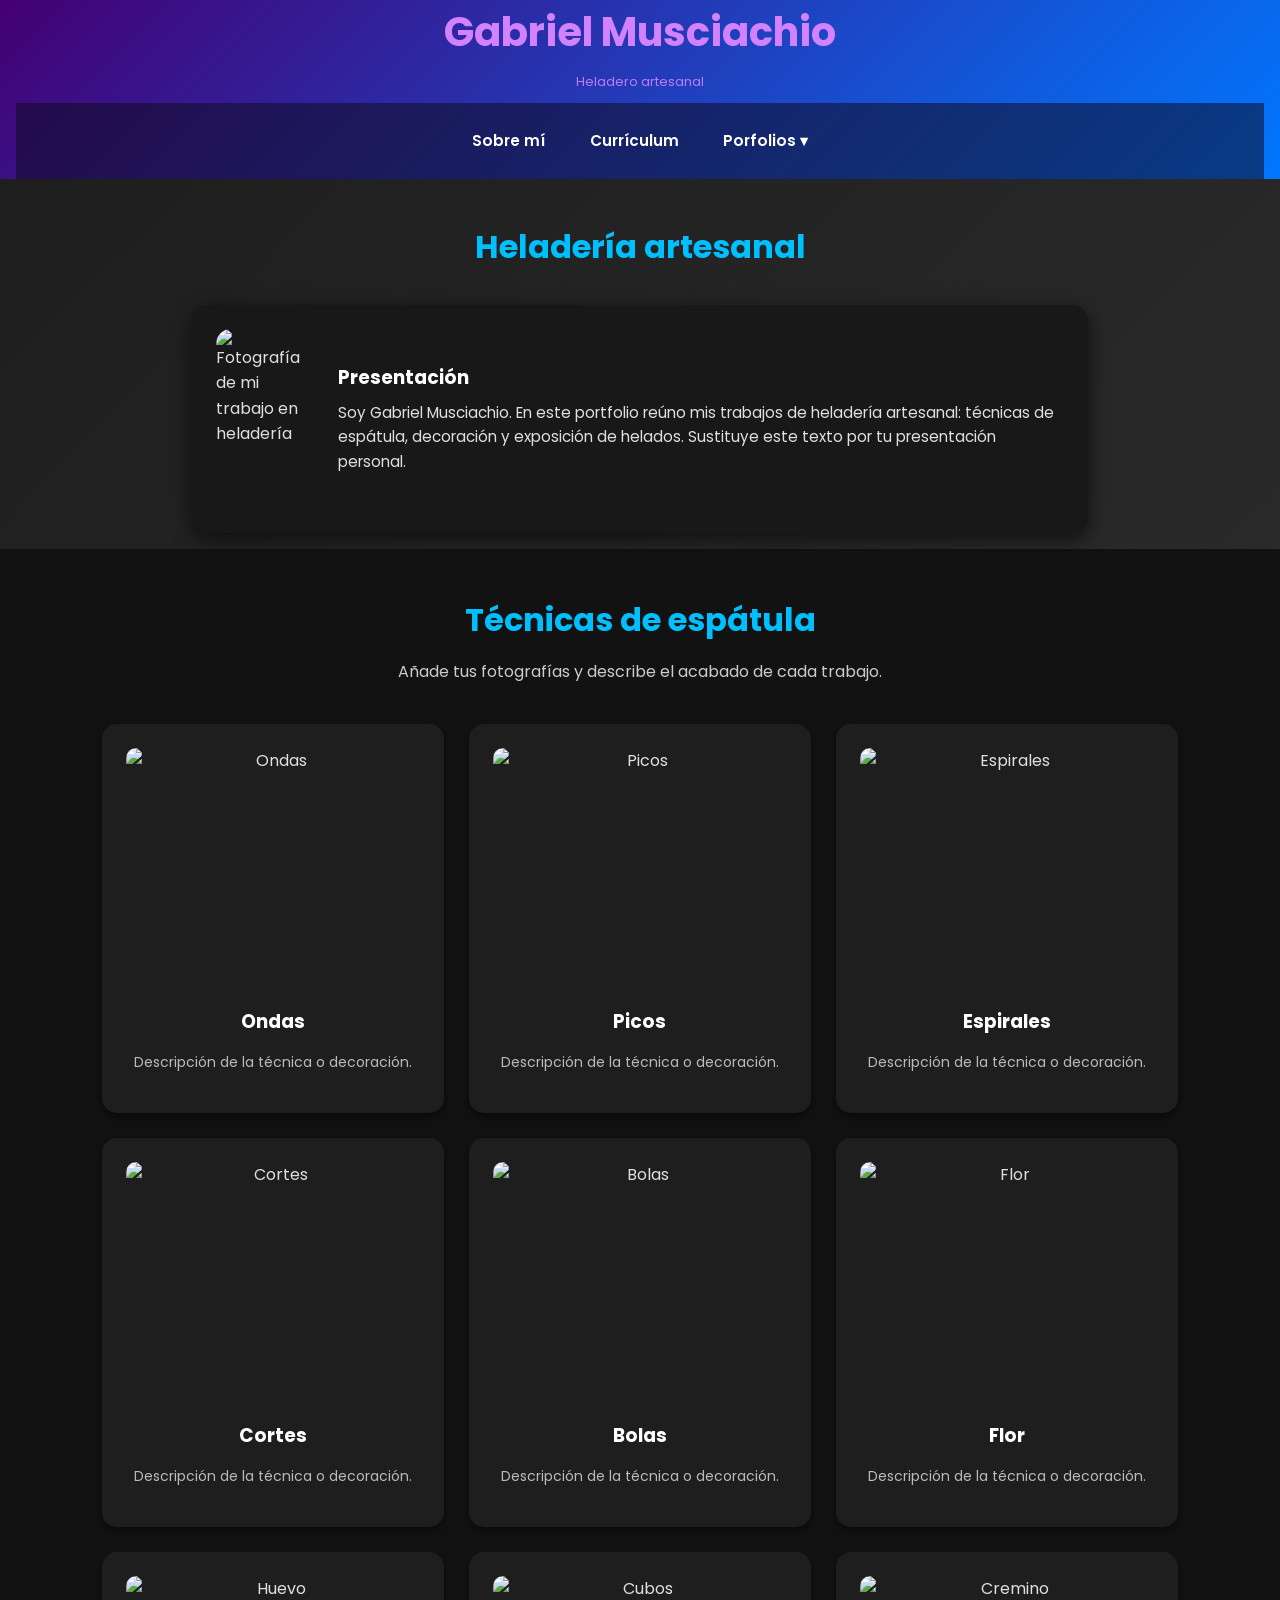
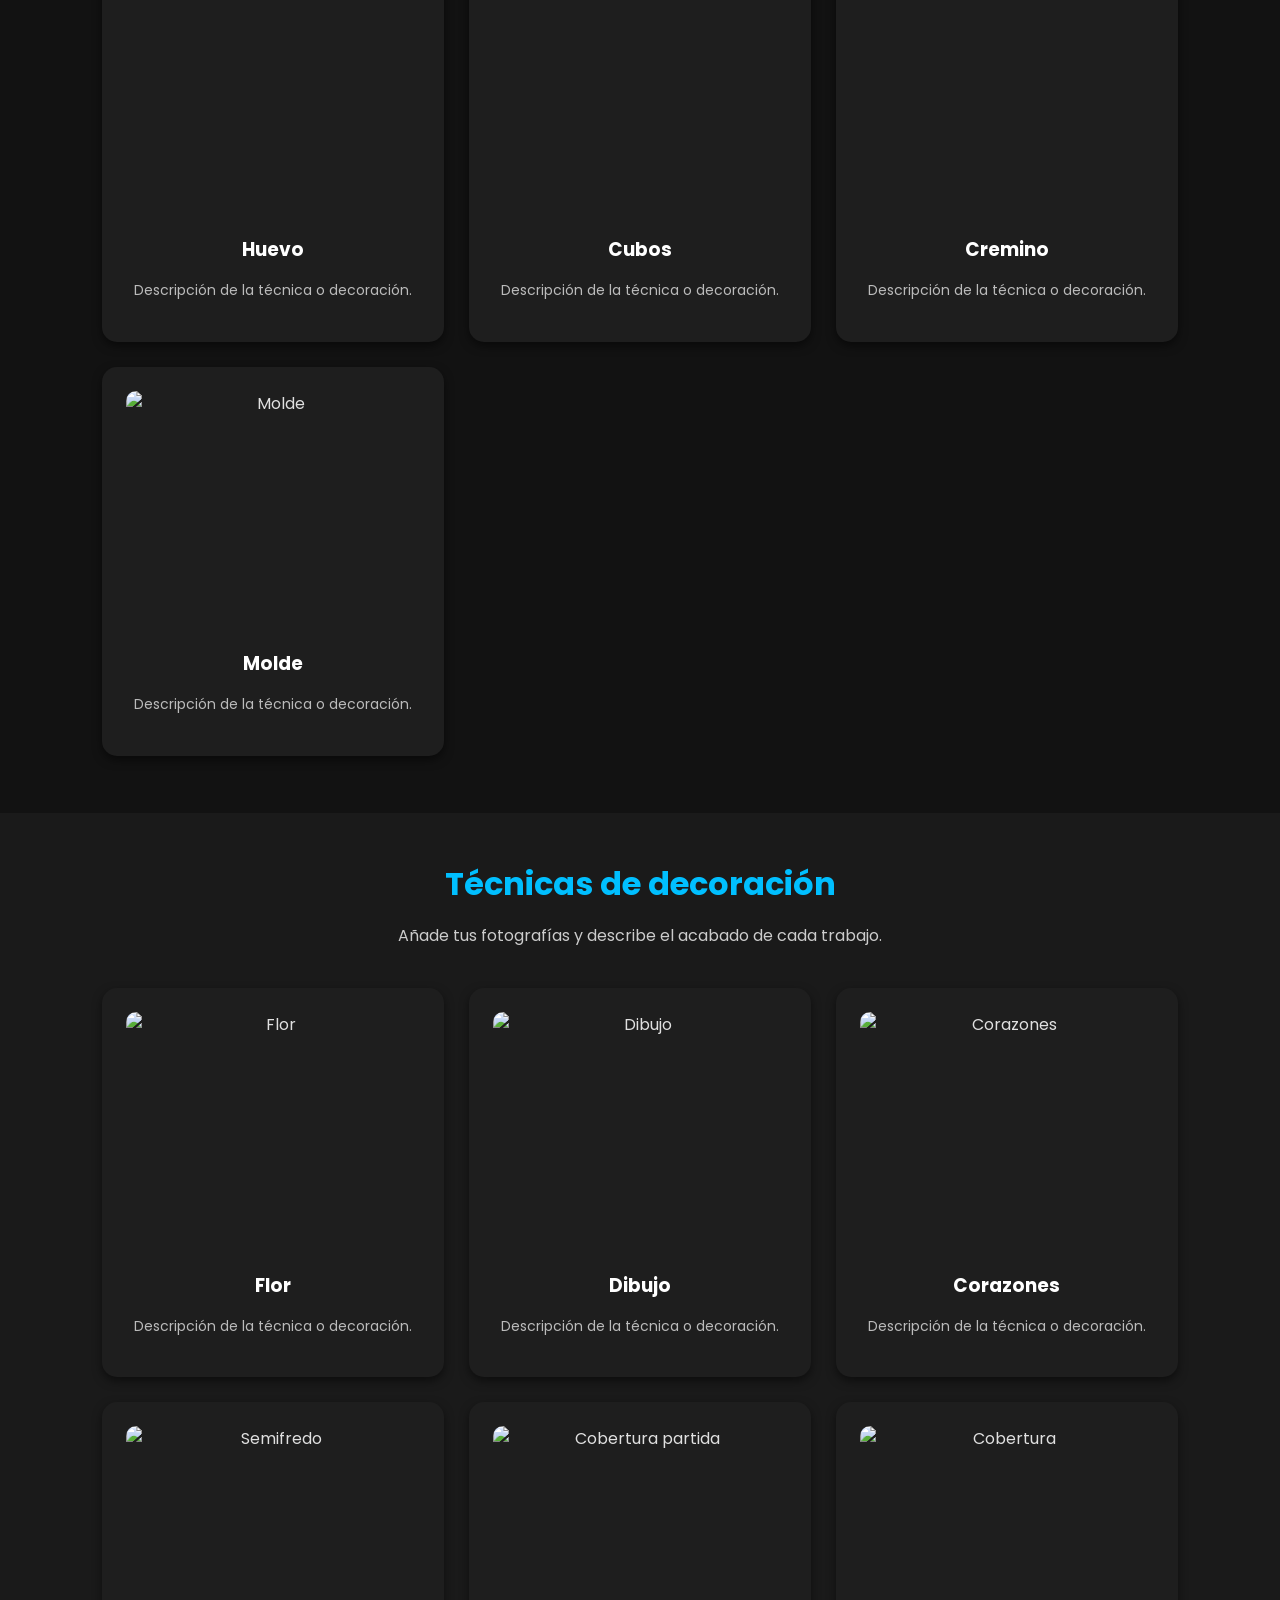
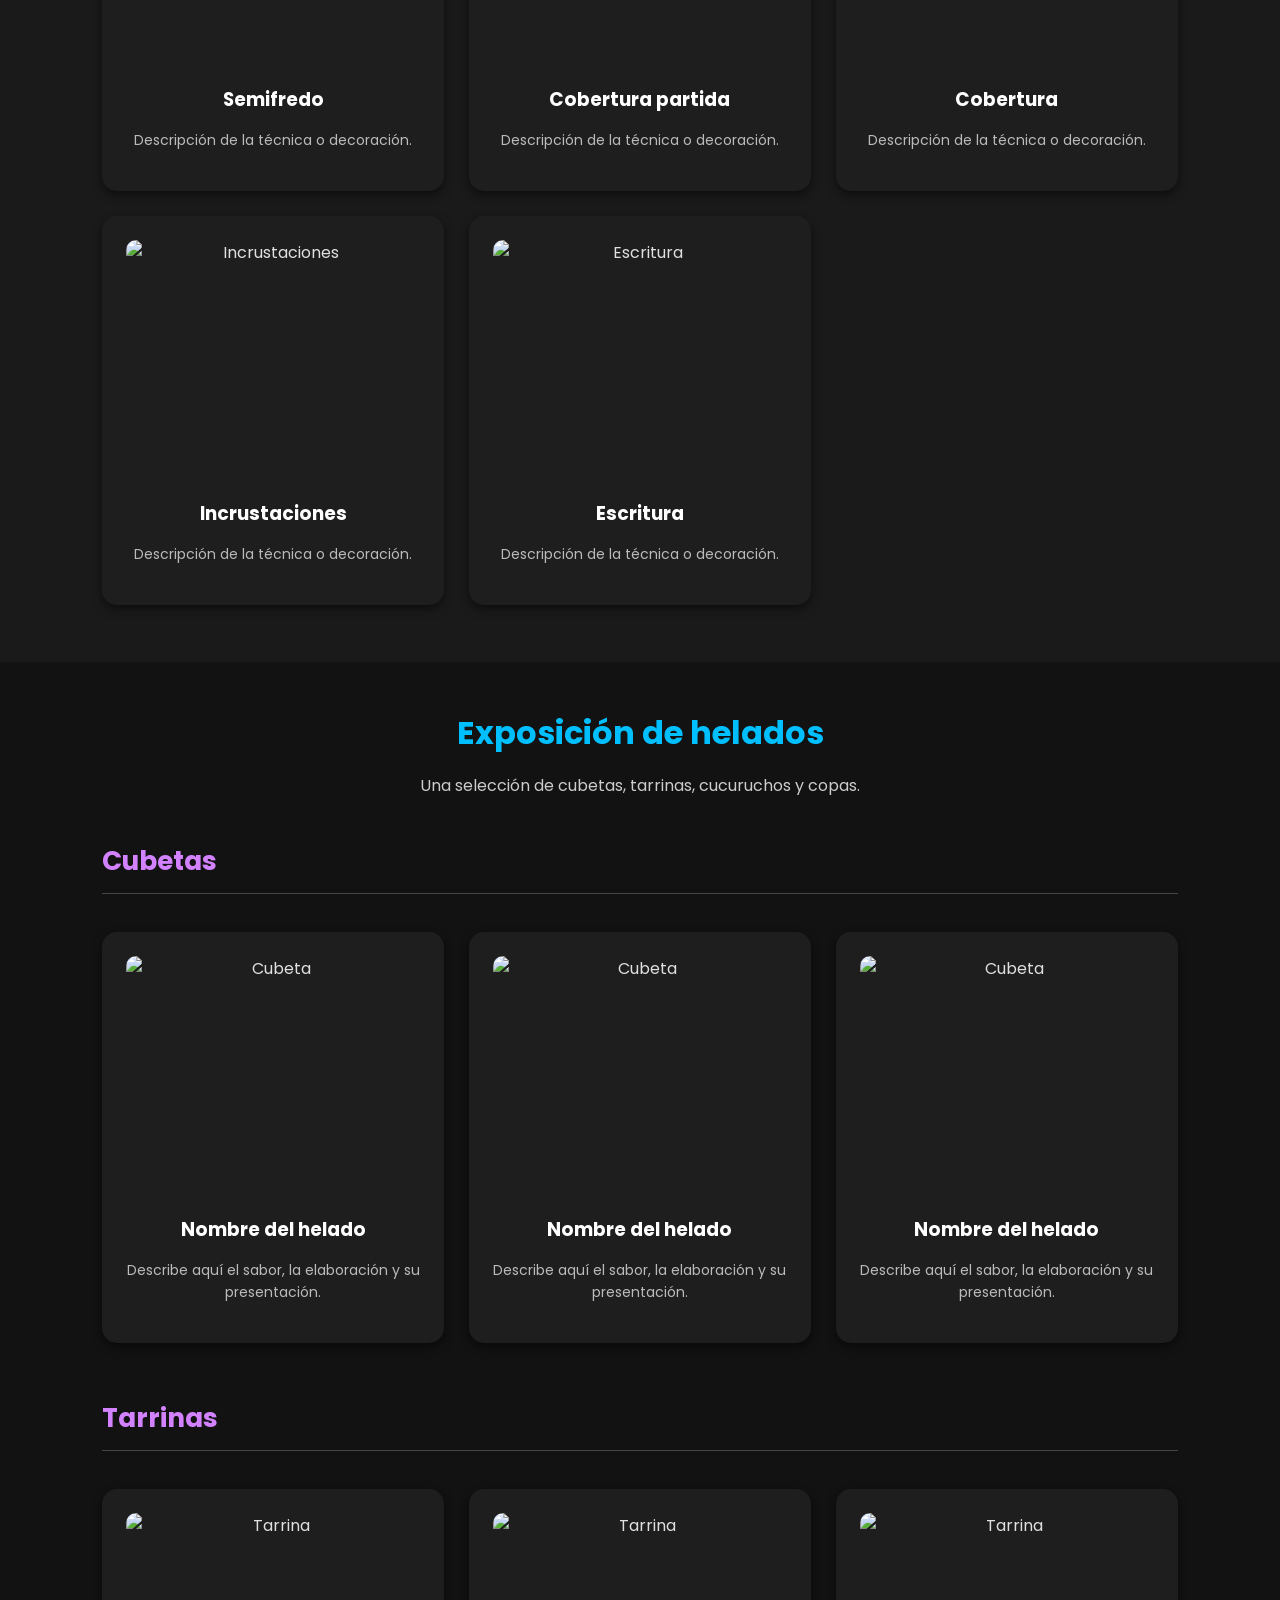
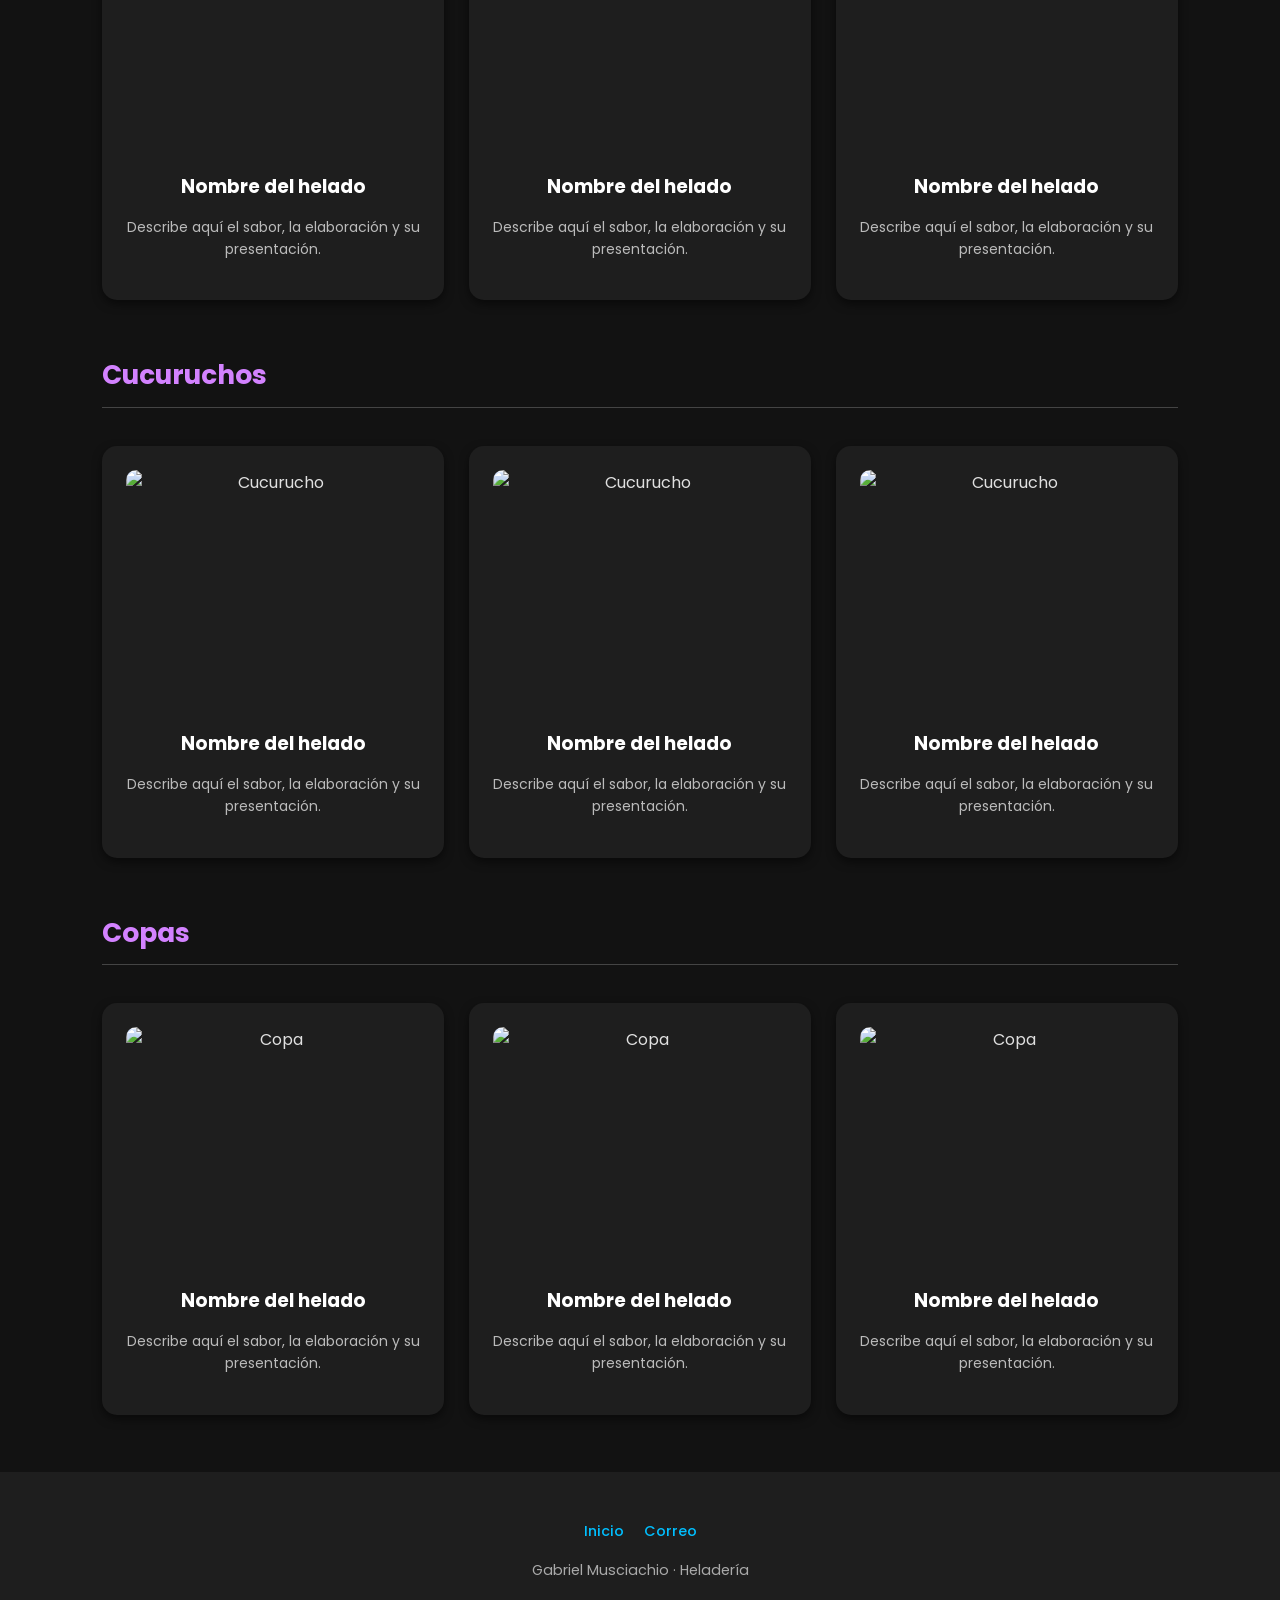
==== Heladero.html @ d004f1fe "Add files via upload" ====
<!doctype html>
<html lang="es">
<head>
<meta charset="utf-8">
<meta name="viewport" content="width=device-width, initial-scale=1">
<title>Gabriel Musciachio | Heladería</title>
<link href="https://fonts.googleapis.com/css2?family=Poppins:wght@400;600&display=swap" rel="stylesheet">
<link rel="stylesheet" href="style.css">
<link rel="stylesheet" href="EstiloHeladeria.css">
</head>
<body>
<header><div class="header-nombre"><h1>Gabriel Musciachio</h1><h2>Heladero artesanal</h2></div><nav class="main-nav" aria-label="Navegación principal"><a href="AbautMe.html">Sobre mí</a><a href="Curriculum.html">Currículum</a><details class="portfolio-menu"><summary>Porfolios ▾</summary><div class="portfolio-options"><a href="Asador.html">Asador</a><a href="Programador.html">Programador</a><a href="Heladero.html">Heladero</a></div></details></nav></header>
<main>
<!-- PRESENTACIÓN -->
<section class="sobremi" id="presentacion"><h2>Heladería artesanal</h2><div class="sobremi-container"><div class="sobremi-card"><img src="Imagenes/Heladeria/Perfil.jpg" alt="Fotografía de mi trabajo en heladería"><div><h3>Presentación</h3><p>Soy Gabriel Musciachio. En este portfolio reúno mis trabajos de heladería artesanal: técnicas de espátula, decoración y exposición de helados. Sustituye este texto por tu presentación personal.</p></div></div></div></section>
<!-- TÉCNICAS DE ESPÁTULA -->
<section class="heladeria-seccion" id="tecnicas"><h2>Técnicas de espátula</h2><p class="seccion-descripcion">Añade tus fotografías y describe el acabado de cada trabajo.</p><div class="projects heladeria-grid">
<article class="card"><img src="Imagenes/Heladeria/Tecnicas/Ondas.jpg" alt="Ondas" loading="lazy"><h3>Ondas</h3><p>Descripción de la técnica o decoración.</p></article>
<article class="card"><img src="Imagenes/Heladeria/Tecnicas/Picos.jpg" alt="Picos" loading="lazy"><h3>Picos</h3><p>Descripción de la técnica o decoración.</p></article>
<article class="card"><img src="Imagenes/Heladeria/Tecnicas/Espirales.jpg" alt="Espirales" loading="lazy"><h3>Espirales</h3><p>Descripción de la técnica o decoración.</p></article>
<article class="card"><img src="Imagenes/Heladeria/Tecnicas/Cortes.jpg" alt="Cortes" loading="lazy"><h3>Cortes</h3><p>Descripción de la técnica o decoración.</p></article>
<article class="card"><img src="Imagenes/Heladeria/Tecnicas/Bolas.jpg" alt="Bolas" loading="lazy"><h3>Bolas</h3><p>Descripción de la técnica o decoración.</p></article>
<article class="card"><img src="Imagenes/Heladeria/Tecnicas/Flor.jpg" alt="Flor" loading="lazy"><h3>Flor</h3><p>Descripción de la técnica o decoración.</p></article>
<article class="card"><img src="Imagenes/Heladeria/Tecnicas/Huevo.jpg" alt="Huevo" loading="lazy"><h3>Huevo</h3><p>Descripción de la técnica o decoración.</p></article>
<article class="card"><img src="Imagenes/Heladeria/Tecnicas/Cubos.jpg" alt="Cubos" loading="lazy"><h3>Cubos</h3><p>Descripción de la técnica o decoración.</p></article>
<article class="card"><img src="Imagenes/Heladeria/Tecnicas/Cremino.jpg" alt="Cremino" loading="lazy"><h3>Cremino</h3><p>Descripción de la técnica o decoración.</p></article>
<article class="card"><img src="Imagenes/Heladeria/Tecnicas/Molde.jpg" alt="Molde" loading="lazy"><h3>Molde</h3><p>Descripción de la técnica o decoración.</p></article></div></section>
<!-- TÉCNICAS DE DECORACIÓN -->
<section class="heladeria-seccion" id="decoracion"><h2>Técnicas de decoración</h2><p class="seccion-descripcion">Añade tus fotografías y describe el acabado de cada trabajo.</p><div class="projects heladeria-grid">
<article class="card"><img src="Imagenes/Heladeria/Decoraciones/Flor.jpg" alt="Flor" loading="lazy"><h3>Flor</h3><p>Descripción de la técnica o decoración.</p></article>
<article class="card"><img src="Imagenes/Heladeria/Decoraciones/Dibujo.jpg" alt="Dibujo" loading="lazy"><h3>Dibujo</h3><p>Descripción de la técnica o decoración.</p></article>
<article class="card"><img src="Imagenes/Heladeria/Decoraciones/Corazones.jpg" alt="Corazones" loading="lazy"><h3>Corazones</h3><p>Descripción de la técnica o decoración.</p></article>
<article class="card"><img src="Imagenes/Heladeria/Decoraciones/Semifredo.jpg" alt="Semifredo" loading="lazy"><h3>Semifredo</h3><p>Descripción de la técnica o decoración.</p></article>
<article class="card"><img src="Imagenes/Heladeria/Decoraciones/Coberturapartida.jpg" alt="Cobertura partida" loading="lazy"><h3>Cobertura partida</h3><p>Descripción de la técnica o decoración.</p></article>
<article class="card"><img src="Imagenes/Heladeria/Decoraciones/Cobertura.jpg" alt="Cobertura" loading="lazy"><h3>Cobertura</h3><p>Descripción de la técnica o decoración.</p></article>
<article class="card"><img src="Imagenes/Heladeria/Decoraciones/Incrustaciones.jpg" alt="Incrustaciones" loading="lazy"><h3>Incrustaciones</h3><p>Descripción de la técnica o decoración.</p></article>
<article class="card"><img src="Imagenes/Heladeria/Decoraciones/Escritura.jpg" alt="Escritura" loading="lazy"><h3>Escritura</h3><p>Descripción de la técnica o decoración.</p></article></div></section>
<!-- EXPOSICIÓN: DUPLICA UNA TARJETA PARA AÑADIR MÁS EJEMPLOS -->
<section class="heladeria-seccion" id="exposicion"><h2>Exposición de helados</h2><p class="seccion-descripcion">Una selección de cubetas, tarrinas, cucuruchos y copas.</p>
<section class="exposicion-categoria" id="cubetas"><h3>Cubetas</h3><div class="projects heladeria-grid">
<article class="card"><img src="Imagenes/Heladeria/Exposicion/Cubeta1.jpg" alt="Cubeta" loading="lazy"><h3>Nombre del helado</h3><p>Describe aquí el sabor, la elaboración y su presentación.</p></article>
<article class="card"><img src="Imagenes/Heladeria/Exposicion/Cubeta2.jpg" alt="Cubeta" loading="lazy"><h3>Nombre del helado</h3><p>Describe aquí el sabor, la elaboración y su presentación.</p></article>
<article class="card"><img src="Imagenes/Heladeria/Exposicion/Cubeta3.jpg" alt="Cubeta" loading="lazy"><h3>Nombre del helado</h3><p>Describe aquí el sabor, la elaboración y su presentación.</p></article></div></section>
<section class="exposicion-categoria" id="tarrinas"><h3>Tarrinas</h3><div class="projects heladeria-grid">
<article class="card"><img src="Imagenes/Heladeria/Exposicion/Tarrina1.jpg" alt="Tarrina" loading="lazy"><h3>Nombre del helado</h3><p>Describe aquí el sabor, la elaboración y su presentación.</p></article>
<article class="card"><img src="Imagenes/Heladeria/Exposicion/Tarrina2.jpg" alt="Tarrina" loading="lazy"><h3>Nombre del helado</h3><p>Describe aquí el sabor, la elaboración y su presentación.</p></article>
<article class="card"><img src="Imagenes/Heladeria/Exposicion/Tarrina3.jpg" alt="Tarrina" loading="lazy"><h3>Nombre del helado</h3><p>Describe aquí el sabor, la elaboración y su presentación.</p></article></div></section>
<section class="exposicion-categoria" id="cucuruchos"><h3>Cucuruchos</h3><div class="projects heladeria-grid">
<article class="card"><img src="Imagenes/Heladeria/Exposicion/Cucurucho1.jpg" alt="Cucurucho" loading="lazy"><h3>Nombre del helado</h3><p>Describe aquí el sabor, la elaboración y su presentación.</p></article>
<article class="card"><img src="Imagenes/Heladeria/Exposicion/Cucurucho2.jpg" alt="Cucurucho" loading="lazy"><h3>Nombre del helado</h3><p>Describe aquí el sabor, la elaboración y su presentación.</p></article>
<article class="card"><img src="Imagenes/Heladeria/Exposicion/Cucurucho3.jpg" alt="Cucurucho" loading="lazy"><h3>Nombre del helado</h3><p>Describe aquí el sabor, la elaboración y su presentación.</p></article></div></section>
<section class="exposicion-categoria" id="copas"><h3>Copas</h3><div class="projects heladeria-grid">
<article class="card"><img src="Imagenes/Heladeria/Exposicion/Copa1.jpg" alt="Copa" loading="lazy"><h3>Nombre del helado</h3><p>Describe aquí el sabor, la elaboración y su presentación.</p></article>
<article class="card"><img src="Imagenes/Heladeria/Exposicion/Copa2.jpg" alt="Copa" loading="lazy"><h3>Nombre del helado</h3><p>Describe aquí el sabor, la elaboración y su presentación.</p></article>
<article class="card"><img src="Imagenes/Heladeria/Exposicion/Copa3.jpg" alt="Copa" loading="lazy"><h3>Nombre del helado</h3><p>Describe aquí el sabor, la elaboración y su presentación.</p></article></div></section>
</section>
</main>
<footer><div class="socials"><a href="index.html">Inicio</a><a href="mailto:gabrielmus13@gmail.com">Correo</a></div>Gabriel Musciachio · Heladería</footer>
</body>
</html>
---- style.css ----
body {
            margin: 0;
            font-family: 'Poppins', sans-serif;
            background: #121212;
            color: #e0e0e0;
            line-height: 1.6;
        }
        /* ===== HEADER ===== */
        header {
            text-align: center;
            padding: 0rem 1rem 3rem;
            background: linear-gradient(135deg, #440073, #0077ff);
            color: #d382ff;
            position: sticky;
            top: 0;
            z-index: 10;
        }
        header h1 {
            font-size: 2.5rem;
            margin: 0;
        }
        header h2 {
            font-size: 0.8rem;
            font-weight: 400;
            margin-top: 0.5rem;
            opacity: 0.9;
        }
        header p {
            max-width: 600px;
            margin: 1rem auto;
            font-size: 1rem;
        }
        
        /* ===== NAV ===== */
        nav {
            text-align: center;
            padding: 1rem;
            background: #1e1e1e;
        }
        nav a {
            margin: 0 15px;
            color: #00bfff;
            text-decoration: none;
            font-weight: 500;
            transition: color 0.3s;
        }
        nav a:hover {
            color: #ffffff;
        }
        /* ===== PROLLECTOS ===== */
        .projects {
            display: grid;
            grid-template-columns: repeat(2, 1fr);
            gap: 2rem;
            padding: 3rem 15%;
        }
        .card {
            background: #1e1e1e;
            border-radius: 15px;
            padding: 1.5rem;
            box-shadow: 0 4px 10px rgba(0,0,0,0.5);
            transition: transform 0.3s, box-shadow 0.3s;
            text-align: center;
        }
        .card:hover {
            transform: translateY(-5px);
            box-shadow: 0 6px 15px rgba(0,0,0,0.7);
        }
        .card img {
            width: 100%;
            border-radius: 10px;
            margin-bottom: 1rem;
            transition: transform 0.3s;
        }
        .card img:hover {
            transform: scale(1.03);
        }
        .card h3 {
            margin-bottom: 0.5rem;
            color: #fff;
        }
        .card p {
            font-size: 14px;
            margin-bottom: 1rem;
        }
        .card a {
            display: inline-block;
            color: #00bfff;
            font-weight: 500;
            text-decoration: none;
            border: 1px solid #00bfff;
            padding: 6px 12px;
            border-radius: 8px;
            transition: all 0.3s;
        }
        .card a:hover {
            background: #00bfff;
            color: #121212;
        }
        
        /* ===== PIE ===== */
        footer {
            text-align: center;
            padding: 2rem;
            background: #1e1e1e;
            color: #aaa;
            font-size: 0.9rem;
        }
        .socials {
			text-align: center;
            margin: 1rem 0;
        }
        .socials a {
            margin: 0 10px;
            color: #00bfff;
            font-weight: 500;
            text-decoration: none;
            transition: color 0.3s;
        }
        .socials a:hover {
            color: #fff;
        }
        /* ===== PROXIMOS PROLLECTOS ===== */
        .proxproj {
            background: linear-gradient(135deg, #1e1e1e, #2a2a2a);
            padding: 1rem 0rem 2rem;
            text-align: center;
            color: #e0e0e0;
        }

        .proxproj h2 {
            font-size: 2rem;
            margin-bottom: 1.5rem;
            color: #00bfff;
        }

        .proxproj-card {
            max-width: 700px;
            margin: auto;
            background: #181818;
            border-radius: 15px;
            padding: 2rem 0rem 2rem;
            box-shadow: 0 6px 20px rgba(0,0,0,0.6);
            transition: transform 0.3s, box-shadow 0.3s;
        }

        .proxproj-card:hover {
            transform: translateY(-5px);
            box-shadow: 0 8px 25px rgba(0,0,0,0.8);
        }

        .proxproj-card p {
            font-size: 1rem;
            line-height: 1.7;
        }

        /* ===== SOBRE MI ===== */
        .sobremi {
            background: linear-gradient(135deg, #1e1e1e, #2a2a2a);
            padding: 1rem 15% 1rem;
            color: #e0e0e0;
        }
        .sobremi h2 {
            font-size: 2rem;
            margin-bottom: 2rem;
            color: #00bfff;
            text-align: center;
        }
        .sobremi-container {
            display: flex;
            flex-direction: column;
            gap: 2rem;
        }
        .sobremi-card {
            display: flex;
            align-items: center;
            gap: 2rem;
            background: #181818;
            border-radius: 15px;
            padding: 1.5rem;
            box-shadow: 0 6px 20px rgba(0,0,0,0.6);
        }
        .sobremi-card img {
            width: 180px;
            height: 180px;
            object-fit: cover;
            border-radius: 15px;
        }
        .sobremi-card h3 {
            margin: 0 0 0.5rem;
            color: #fff;
        }
        .sobremi-card p {
            margin: 0;
            font-size: 0.95rem;
        }
        /* Invertida */
        .sobremi-card.reverse {
            flex-direction: row-reverse;
        }

/* ===== MENÚ PRINCIPAL ===== */
header { padding-bottom: 0; }
.main-nav {
    display: flex;
    justify-content: center;
    align-items: center;
    flex-wrap: wrap;
    gap: 0.5rem;
    padding: 1rem;
    background: rgba(15, 12, 35, 0.55);
}
.main-nav > a,
.portfolio-menu > summary {
    display: block;
    margin: 0;
    padding: 0.65rem 1.15rem;
    border-radius: 9px;
    color: #fff;
    font: 600 0.95rem 'Poppins', sans-serif;
    text-decoration: none;
    cursor: pointer;
    transition: background 0.2s, color 0.2s;
}
.main-nav > a:hover,
.main-nav > a:focus-visible,
.portfolio-menu > summary:hover,
.portfolio-menu > summary:focus-visible,
.portfolio-menu[open] > summary {
    color: #fff;
    background: rgba(255, 255, 255, 0.16);
}
.portfolio-menu { position: relative; }
.portfolio-menu > summary { list-style: none; }
.portfolio-menu > summary::-webkit-details-marker { display: none; }
.portfolio-options {
    position: absolute;
    top: 100%;
    left: 0;
    z-index: 30;
    min-width: 180px;
    padding: 0.4rem;
    background: #1e1e2e;
    border: 1px solid #52507a;
    border-radius: 10px;
    box-shadow: 0 10px 25px rgba(0, 0, 0, 0.4);
    text-align: left;
}
.portfolio-options a {
    display: block;
    margin: 0;
    padding: 0.7rem 0.85rem;
    border-radius: 7px;
    color: #e0e0e0;
    text-decoration: none;
}
.portfolio-options a:hover,
.portfolio-options a:focus-visible {
    color: #fff;
    background: #5040a0;
}
@media (hover: hover) {
    .portfolio-menu:hover > .portfolio-options { display: block; }
    .portfolio-menu:not([open]):hover > .portfolio-options { display: block; }
    .portfolio-menu:not([open]) > .portfolio-options { display: none; }
}
@media (max-width: 600px) {
    header h1 { font-size: 1.8rem; }
    .main-nav { gap: 0.15rem; padding: 0.65rem; }
    .main-nav > a, .portfolio-menu > summary { padding: 0.55rem 0.65rem; font-size: 0.85rem; }
    .portfolio-options { left: auto; right: 0; }
}
---- EstiloHeladeria.css ----
/* Estilos exclusivos de Heladero.html. Los estilos comunes vienen de style.css */
.heladeria-seccion{padding:45px 8%;text-align:center;scroll-margin-top:120px}
.heladeria-seccion:nth-of-type(odd){background:#1a1a1a}
.heladeria-seccion h2{font-size:2rem;color:#00bfff;margin:0 0 14px}
.seccion-descripcion{max-width:750px;margin:0 auto 28px;color:#ccc}
.projects.heladeria-grid{display:grid;grid-template-columns:repeat(3,minmax(0,1fr));gap:25px;padding:12px 0}
.heladeria-grid .card{min-width:0;overflow:hidden}
.heladeria-grid .card img{width:100%;height:240px;object-fit:cover;display:block}
.heladeria-grid .card p{color:#bbb}
.exposicion-categoria{margin-top:42px;scroll-margin-top:120px}
.exposicion-categoria>h3{font-size:1.65rem;color:#d382ff;text-align:left;padding-bottom:10px;border-bottom:1px solid #444}
@media(max-width:900px){.projects.heladeria-grid{grid-template-columns:repeat(2,minmax(0,1fr))}.heladeria-seccion{padding:32px 5%}}
@media(max-width:600px){.projects.heladeria-grid{grid-template-columns:1fr}.heladeria-grid .card img{height:220px}.sobremi-card{flex-direction:column;text-align:center}.exposicion-categoria>h3{text-align:center}}
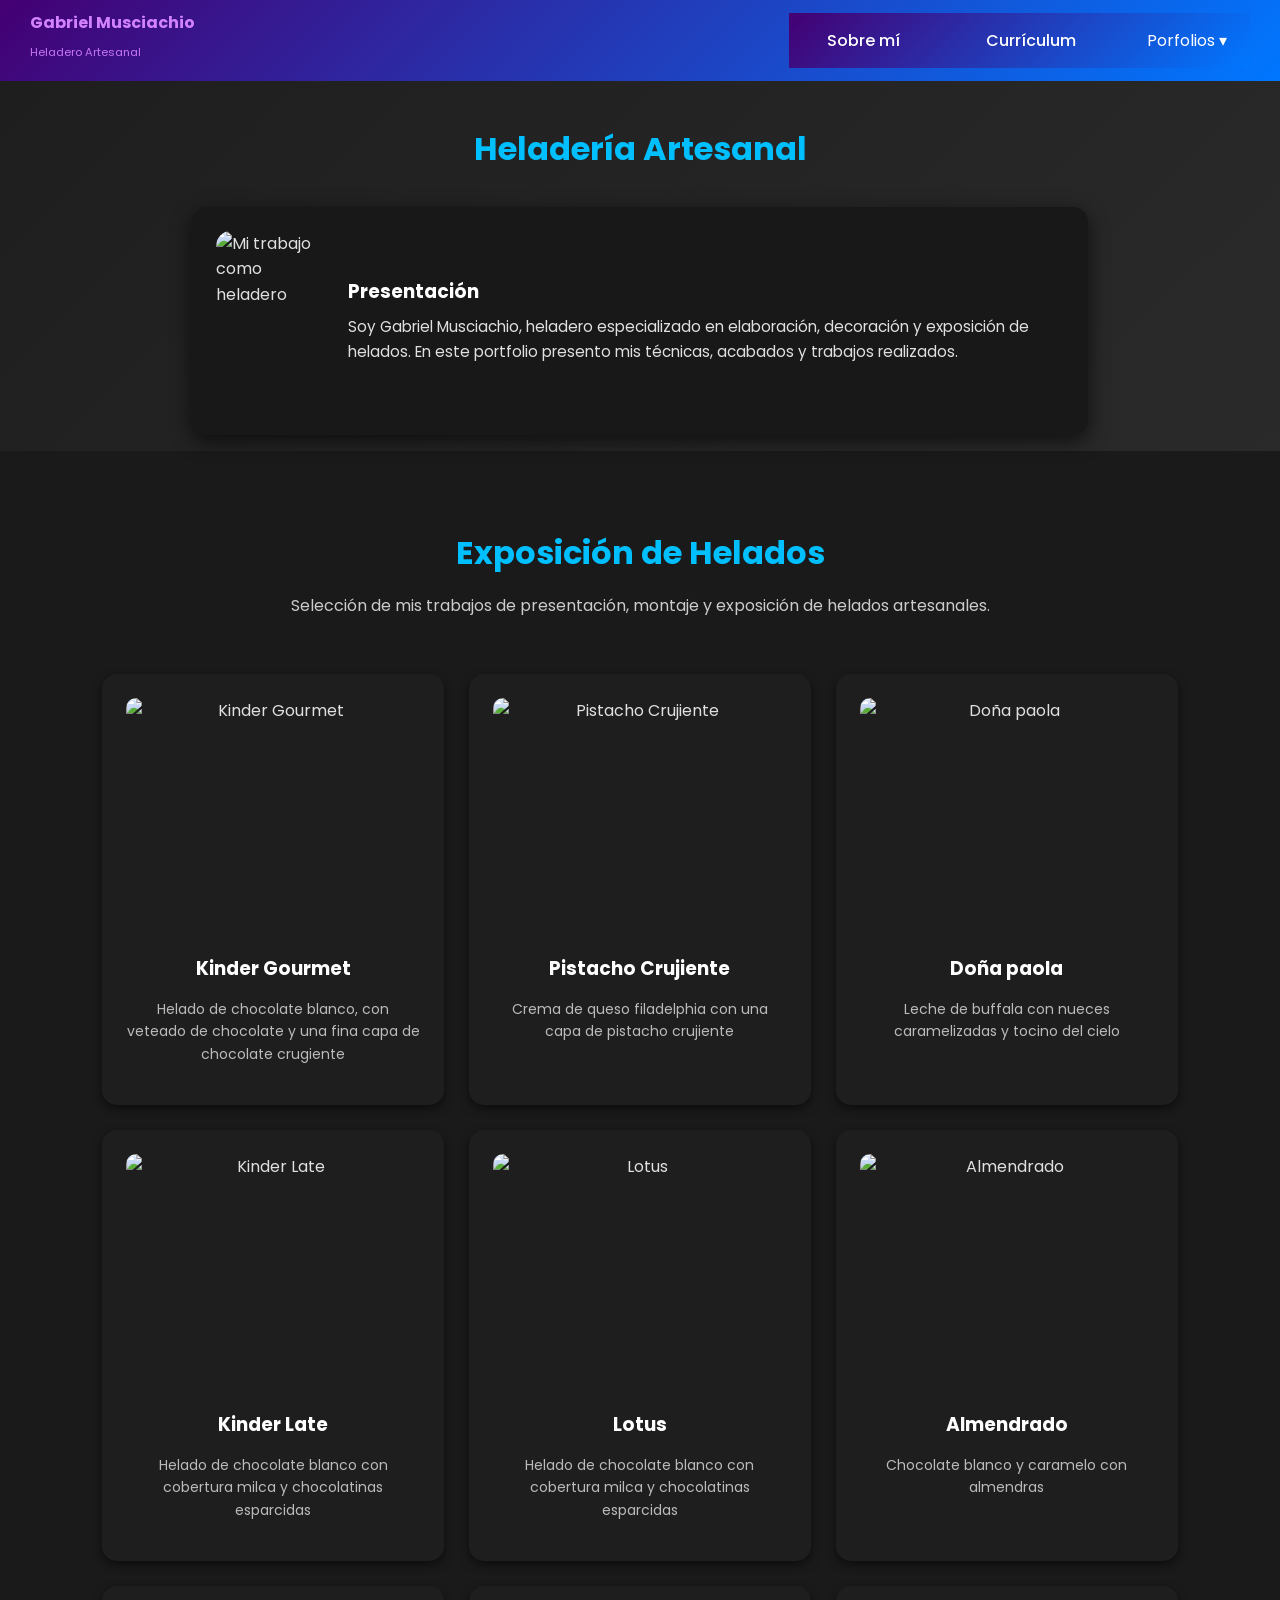
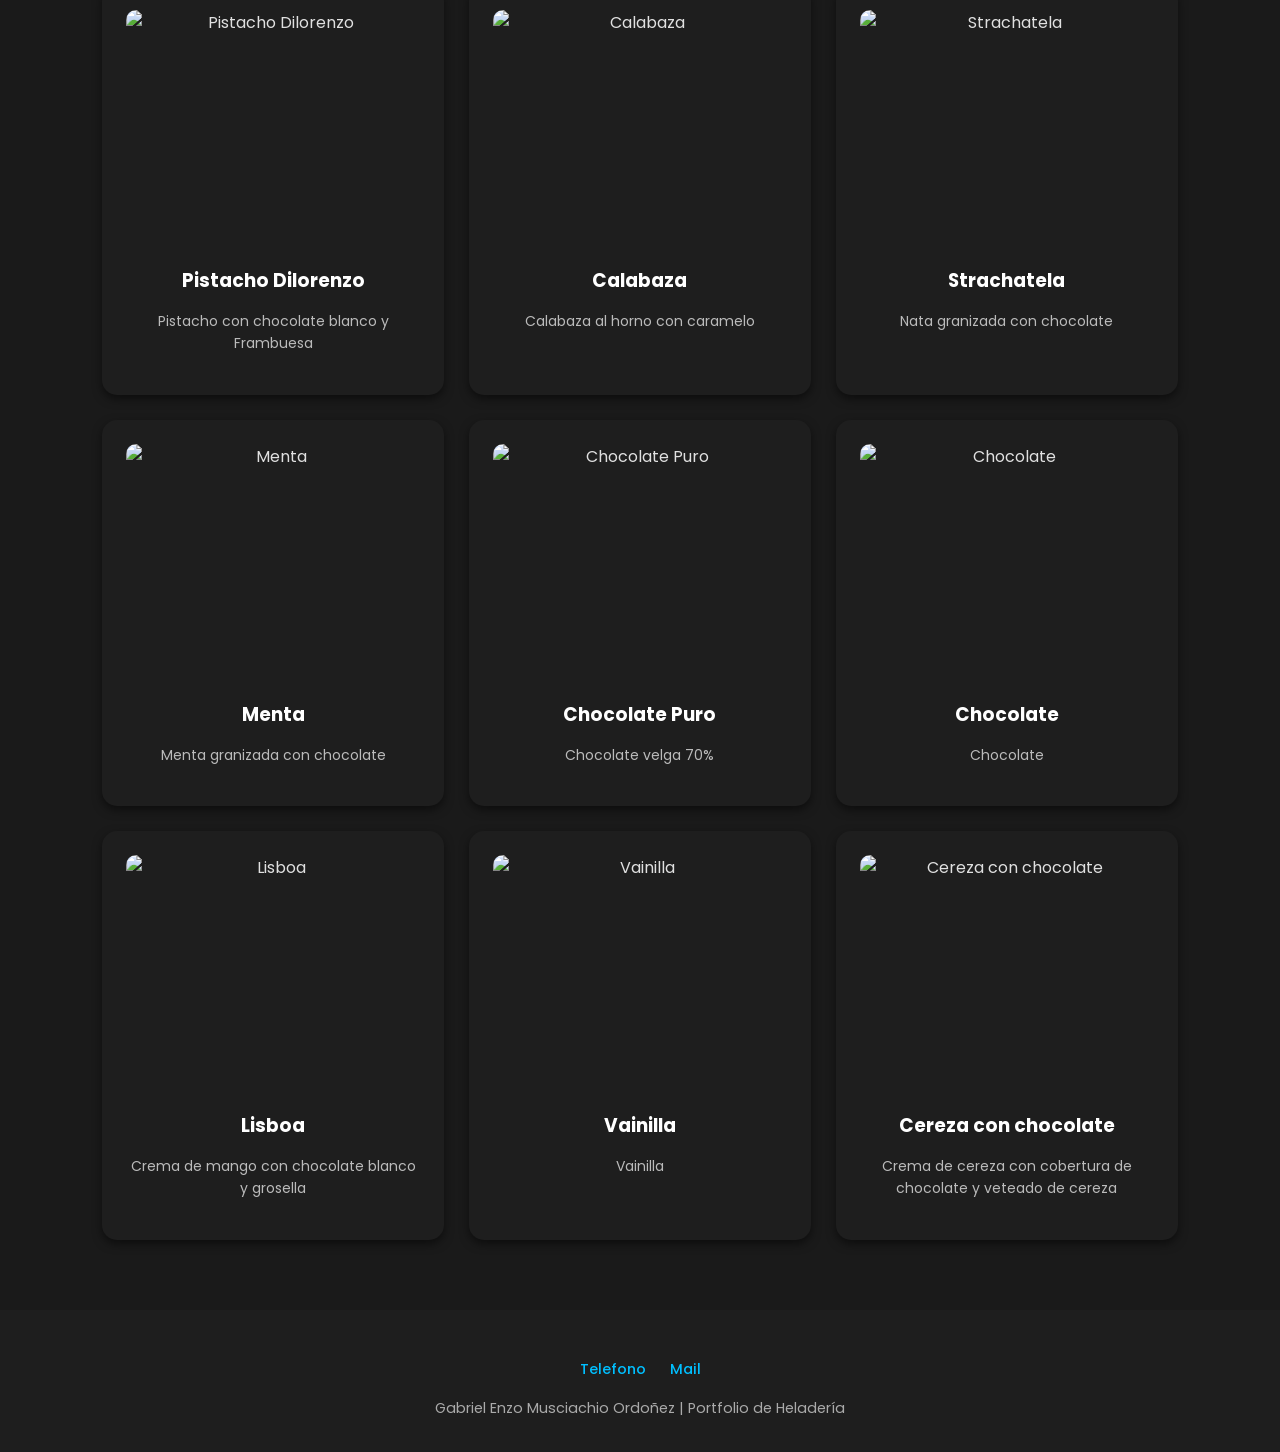
==== commit c2f83aad: "Add files via upload" ====
--- a/Heladero.html
+++ b/Heladero.html
@@ -1,60 +1,253 @@
-<!doctype html>
-<html lang="es">
-<head>
-<meta charset="utf-8">
-<meta name="viewport" content="width=device-width, initial-scale=1">
-<title>Gabriel Musciachio | Heladería</title>
-<link href="https://fonts.googleapis.com/css2?family=Poppins:wght@400;600&display=swap" rel="stylesheet">
-<link rel="stylesheet" href="style.css">
-<link rel="stylesheet" href="EstiloHeladeria.css">
-</head>
-<body>
-<header><div class="header-nombre"><h1>Gabriel Musciachio</h1><h2>Heladero artesanal</h2></div><nav class="main-nav" aria-label="Navegación principal"><a href="AbautMe.html">Sobre mí</a><a href="Curriculum.html">Currículum</a><details class="portfolio-menu"><summary>Porfolios ▾</summary><div class="portfolio-options"><a href="Asador.html">Asador</a><a href="Programador.html">Programador</a><a href="Heladero.html">Heladero</a></div></details></nav></header>
-<main>
-<!-- PRESENTACIÓN -->
-<section class="sobremi" id="presentacion"><h2>Heladería artesanal</h2><div class="sobremi-container"><div class="sobremi-card"><img src="Imagenes/Heladeria/Perfil.jpg" alt="Fotografía de mi trabajo en heladería"><div><h3>Presentación</h3><p>Soy Gabriel Musciachio. En este portfolio reúno mis trabajos de heladería artesanal: técnicas de espátula, decoración y exposición de helados. Sustituye este texto por tu presentación personal.</p></div></div></div></section>
-<!-- TÉCNICAS DE ESPÁTULA -->
-<section class="heladeria-seccion" id="tecnicas"><h2>Técnicas de espátula</h2><p class="seccion-descripcion">Añade tus fotografías y describe el acabado de cada trabajo.</p><div class="projects heladeria-grid">
-<article class="card"><img src="Imagenes/Heladeria/Tecnicas/Ondas.jpg" alt="Ondas" loading="lazy"><h3>Ondas</h3><p>Descripción de la técnica o decoración.</p></article>
-<article class="card"><img src="Imagenes/Heladeria/Tecnicas/Picos.jpg" alt="Picos" loading="lazy"><h3>Picos</h3><p>Descripción de la técnica o decoración.</p></article>
-<article class="card"><img src="Imagenes/Heladeria/Tecnicas/Espirales.jpg" alt="Espirales" loading="lazy"><h3>Espirales</h3><p>Descripción de la técnica o decoración.</p></article>
-<article class="card"><img src="Imagenes/Heladeria/Tecnicas/Cortes.jpg" alt="Cortes" loading="lazy"><h3>Cortes</h3><p>Descripción de la técnica o decoración.</p></article>
-<article class="card"><img src="Imagenes/Heladeria/Tecnicas/Bolas.jpg" alt="Bolas" loading="lazy"><h3>Bolas</h3><p>Descripción de la técnica o decoración.</p></article>
-<article class="card"><img src="Imagenes/Heladeria/Tecnicas/Flor.jpg" alt="Flor" loading="lazy"><h3>Flor</h3><p>Descripción de la técnica o decoración.</p></article>
-<article class="card"><img src="Imagenes/Heladeria/Tecnicas/Huevo.jpg" alt="Huevo" loading="lazy"><h3>Huevo</h3><p>Descripción de la técnica o decoración.</p></article>
-<article class="card"><img src="Imagenes/Heladeria/Tecnicas/Cubos.jpg" alt="Cubos" loading="lazy"><h3>Cubos</h3><p>Descripción de la técnica o decoración.</p></article>
-<article class="card"><img src="Imagenes/Heladeria/Tecnicas/Cremino.jpg" alt="Cremino" loading="lazy"><h3>Cremino</h3><p>Descripción de la técnica o decoración.</p></article>
-<article class="card"><img src="Imagenes/Heladeria/Tecnicas/Molde.jpg" alt="Molde" loading="lazy"><h3>Molde</h3><p>Descripción de la técnica o decoración.</p></article></div></section>
-<!-- TÉCNICAS DE DECORACIÓN -->
-<section class="heladeria-seccion" id="decoracion"><h2>Técnicas de decoración</h2><p class="seccion-descripcion">Añade tus fotografías y describe el acabado de cada trabajo.</p><div class="projects heladeria-grid">
-<article class="card"><img src="Imagenes/Heladeria/Decoraciones/Flor.jpg" alt="Flor" loading="lazy"><h3>Flor</h3><p>Descripción de la técnica o decoración.</p></article>
-<article class="card"><img src="Imagenes/Heladeria/Decoraciones/Dibujo.jpg" alt="Dibujo" loading="lazy"><h3>Dibujo</h3><p>Descripción de la técnica o decoración.</p></article>
-<article class="card"><img src="Imagenes/Heladeria/Decoraciones/Corazones.jpg" alt="Corazones" loading="lazy"><h3>Corazones</h3><p>Descripción de la técnica o decoración.</p></article>
-<article class="card"><img src="Imagenes/Heladeria/Decoraciones/Semifredo.jpg" alt="Semifredo" loading="lazy"><h3>Semifredo</h3><p>Descripción de la técnica o decoración.</p></article>
-<article class="card"><img src="Imagenes/Heladeria/Decoraciones/Coberturapartida.jpg" alt="Cobertura partida" loading="lazy"><h3>Cobertura partida</h3><p>Descripción de la técnica o decoración.</p></article>
-<article class="card"><img src="Imagenes/Heladeria/Decoraciones/Cobertura.jpg" alt="Cobertura" loading="lazy"><h3>Cobertura</h3><p>Descripción de la técnica o decoración.</p></article>
-<article class="card"><img src="Imagenes/Heladeria/Decoraciones/Incrustaciones.jpg" alt="Incrustaciones" loading="lazy"><h3>Incrustaciones</h3><p>Descripción de la técnica o decoración.</p></article>
-<article class="card"><img src="Imagenes/Heladeria/Decoraciones/Escritura.jpg" alt="Escritura" loading="lazy"><h3>Escritura</h3><p>Descripción de la técnica o decoración.</p></article></div></section>
-<!-- EXPOSICIÓN: DUPLICA UNA TARJETA PARA AÑADIR MÁS EJEMPLOS -->
-<section class="heladeria-seccion" id="exposicion"><h2>Exposición de helados</h2><p class="seccion-descripcion">Una selección de cubetas, tarrinas, cucuruchos y copas.</p>
-<section class="exposicion-categoria" id="cubetas"><h3>Cubetas</h3><div class="projects heladeria-grid">
-<article class="card"><img src="Imagenes/Heladeria/Exposicion/Cubeta1.jpg" alt="Cubeta" loading="lazy"><h3>Nombre del helado</h3><p>Describe aquí el sabor, la elaboración y su presentación.</p></article>
-<article class="card"><img src="Imagenes/Heladeria/Exposicion/Cubeta2.jpg" alt="Cubeta" loading="lazy"><h3>Nombre del helado</h3><p>Describe aquí el sabor, la elaboración y su presentación.</p></article>
-<article class="card"><img src="Imagenes/Heladeria/Exposicion/Cubeta3.jpg" alt="Cubeta" loading="lazy"><h3>Nombre del helado</h3><p>Describe aquí el sabor, la elaboración y su presentación.</p></article></div></section>
-<section class="exposicion-categoria" id="tarrinas"><h3>Tarrinas</h3><div class="projects heladeria-grid">
-<article class="card"><img src="Imagenes/Heladeria/Exposicion/Tarrina1.jpg" alt="Tarrina" loading="lazy"><h3>Nombre del helado</h3><p>Describe aquí el sabor, la elaboración y su presentación.</p></article>
-<article class="card"><img src="Imagenes/Heladeria/Exposicion/Tarrina2.jpg" alt="Tarrina" loading="lazy"><h3>Nombre del helado</h3><p>Describe aquí el sabor, la elaboración y su presentación.</p></article>
-<article class="card"><img src="Imagenes/Heladeria/Exposicion/Tarrina3.jpg" alt="Tarrina" loading="lazy"><h3>Nombre del helado</h3><p>Describe aquí el sabor, la elaboración y su presentación.</p></article></div></section>
-<section class="exposicion-categoria" id="cucuruchos"><h3>Cucuruchos</h3><div class="projects heladeria-grid">
-<article class="card"><img src="Imagenes/Heladeria/Exposicion/Cucurucho1.jpg" alt="Cucurucho" loading="lazy"><h3>Nombre del helado</h3><p>Describe aquí el sabor, la elaboración y su presentación.</p></article>
-<article class="card"><img src="Imagenes/Heladeria/Exposicion/Cucurucho2.jpg" alt="Cucurucho" loading="lazy"><h3>Nombre del helado</h3><p>Describe aquí el sabor, la elaboración y su presentación.</p></article>
-<article class="card"><img src="Imagenes/Heladeria/Exposicion/Cucurucho3.jpg" alt="Cucurucho" loading="lazy"><h3>Nombre del helado</h3><p>Describe aquí el sabor, la elaboración y su presentación.</p></article></div></section>
-<section class="exposicion-categoria" id="copas"><h3>Copas</h3><div class="projects heladeria-grid">
-<article class="card"><img src="Imagenes/Heladeria/Exposicion/Copa1.jpg" alt="Copa" loading="lazy"><h3>Nombre del helado</h3><p>Describe aquí el sabor, la elaboración y su presentación.</p></article>
-<article class="card"><img src="Imagenes/Heladeria/Exposicion/Copa2.jpg" alt="Copa" loading="lazy"><h3>Nombre del helado</h3><p>Describe aquí el sabor, la elaboración y su presentación.</p></article>
-<article class="card"><img src="Imagenes/Heladeria/Exposicion/Copa3.jpg" alt="Copa" loading="lazy"><h3>Nombre del helado</h3><p>Describe aquí el sabor, la elaboración y su presentación.</p></article></div></section>
-</section>
-</main>
-<footer><div class="socials"><a href="index.html">Inicio</a><a href="mailto:gabrielmus13@gmail.com">Correo</a></div>Gabriel Musciachio · Heladería</footer>
-</body>
-</html>
+
+<!DOCTYPE html>
+<html lang="es">
+
+<head>
+    <meta charset="UTF-8">
+    <meta name="viewport" content="width=device-width, initial-scale=1.0">
+
+    <title>Gabriel Musciachio | Heladero</title>
+
+    <!-- FUENTE -->
+    <link href="https://fonts.googleapis.com/css2?family=Poppins:wght@400;600&display=swap" rel="stylesheet">
+
+    <!-- ESTILOS GENERALES -->
+    <link rel="stylesheet" href="style.css">
+
+    <!-- ESTILOS ESPECÍFICOS -->
+    <link rel="stylesheet" href="EstiloHeladeria.css">
+</head>
+
+<body>
+
+<!-- ================================== -->
+<!-- CABECERA COMPARTIDA                -->
+<!-- ================================== -->
+
+<header>
+    <div class="header-nombre">
+        <h1>Gabriel Musciachio</h1>
+        <h2>Heladero Artesanal</h2>
+    </div>
+
+    <nav class="menu">
+        <a href="AbautMe.html">Sobre mí</a>
+        <a href="Index.html">Currículum</a>
+
+        <div class="dropdown">
+            <button class="dropbtn" type="button">
+                Porfolios &#9662;
+            </button>
+
+            <div class="dropdown-content">
+                <a href="Asador.html">Asador</a>
+                <a href="Programador.html">Programador</a>
+                <a href="Heladero.html">Heladero</a>
+            </div>
+        </div>
+    </nav>
+</header>
+
+<main>
+
+<!-- ================================== -->
+<!-- PRESENTACIÓN                       -->
+<!-- ================================== -->
+
+<section class="sobremi" id="presentacion">
+
+    <h2>Heladería Artesanal</h2>
+
+    <div class="sobremi-container">
+
+        <div class="sobremi-card">
+
+            <img src="Imagenes/Heladeria/Perfil.jpeg"
+                 alt="Mi trabajo como heladero">
+
+            <div>
+                <h3>Presentación</h3>
+
+                <p>
+                    Soy Gabriel Musciachio, heladero
+                    especializado en elaboración,
+                    decoración y exposición de helados.
+
+                    En este portfolio presento mis
+                    técnicas, acabados y trabajos
+                    realizados.
+                </p>
+            </div>
+
+        </div>
+
+    </div>
+
+</section>
+
+<!-- ================================== -->
+<!-- EXPOSICIÓN DE HELADOS              -->
+<!-- ================================== -->
+
+<section class="heladeria-seccion" id="exposicion">
+
+    <h2>Exposición de Helados</h2>
+
+    <p class="seccion-descripcion">
+        Selección de mis trabajos de presentación,
+        montaje y exposición de helados artesanales.
+    </p>
+
+
+    <!-- ========== CUBETAS ========== -->
+
+    
+    <script>
+
+    async function cargarCatalogo() {
+
+        const respuesta = await fetch("Helados - Tabla.csv");
+
+        if (!respuesta.ok) {
+            throw new Error("No se pudo cargar el catálogo");
+        }
+
+        // Leer el CSV como texto
+        const csv = await respuesta.text();
+
+        // Separar las filas, respetando comas entre comillas
+        const filas = [];
+        let fila = [];
+        let campo = "";
+        let entreComillas = false;
+
+        for (let i = 0; i < csv.length; i++) {
+
+            const caracter = csv[i];
+
+            if (caracter === '"') {
+
+                if (entreComillas && csv[i + 1] === '"') {
+                    campo += '"';
+                    i++;
+                } else {
+                    entreComillas = !entreComillas;
+                }
+
+            } else if (caracter === "," && !entreComillas) {
+
+                fila.push(campo);
+                campo = "";
+
+            } else if (
+                (caracter === "\n" || caracter === "\r")
+                && !entreComillas
+            ) {
+
+                if (caracter === "\r" && csv[i + 1] === "\n") {
+                    i++;
+                }
+
+                fila.push(campo);
+                filas.push(fila);
+
+                fila = [];
+                campo = "";
+
+            } else {
+                campo += caracter;
+            }
+        }
+
+        if (campo !== "" || fila.length > 0) {
+            fila.push(campo);
+            filas.push(fila);
+        }
+
+        // Primera fila: nombres de columnas
+        const cabeceras = filas.shift().map(
+            columna => columna.trim().replace(/^\uFEFF/, "")
+        );
+
+        // Crear contenedor para las tarjetas
+        const contenedor = document.createElement("div");
+        contenedor.className = "projects heladeria-grid";
+
+        document.getElementById("exposicion").appendChild(contenedor);
+
+        // Recorrer todos los helados
+        for (const fila of filas) {
+
+            if (fila.length < cabeceras.length) continue;
+
+            const helado = {};
+
+            cabeceras.forEach((columna, indice) => {
+                helado[columna] = fila[indice].trim();
+            });
+
+            // Mostrar únicamente los visibles
+            if (helado.View?.toUpperCase() !== "TRUE") {
+                continue;
+            }
+
+            // Crear tarjeta
+            const tarjeta = document.createElement("article");
+            tarjeta.className = "card";
+
+            // Imagen
+            if (helado.Imagen) {
+
+                // Ruta base de las imágenes
+                const rutaBase = "Imagenes/Heladeria/";
+                const imagen = document.createElement("img");
+
+                imagen.src =  rutaBase + helado.Imagen;
+                imagen.alt = helado.Nombre;
+                imagen.loading = "lazy";
+
+                tarjeta.appendChild(imagen);
+            }
+
+            // Nombre
+            const titulo = document.createElement("h3");
+            titulo.textContent = helado.Nombre;
+
+            // Descripción
+            const descripcion = document.createElement("p");
+            descripcion.textContent = helado.Descripcion;
+
+            tarjeta.appendChild(titulo);
+            tarjeta.appendChild(descripcion);
+
+            // Añadir tarjeta a la página
+            contenedor.appendChild(tarjeta);
+        }
+    }
+
+    cargarCatalogo().catch(console.error);
+
+    </script>
+
+
+
+</main>
+
+
+<!-- ================================== -->
+<!-- PIE DE PÁGINA                      -->
+<!-- ================================== -->
+
+<footer>
+
+    <div class="socials">
+        <a href="tel:+34686832754">Telefono</a>
+        <a href="mailto:gabrielmus13@gmail.com">Mail</a>
+    </div>
+
+    Gabriel Enzo Musciachio Ordoñez | Portfolio de Heladería
+
+</footer>
+
+</body>
+</html>
--- a/style.css
+++ b/style.css
@@ -7,20 +7,30 @@
         }
         /* ===== HEADER ===== */
         header {
-            text-align: center;
-            padding: 0rem 1rem 3rem;
+            display: flex;
+            justify-content: space-between;
+            align-items: center;
+
+            padding: 10px 30px;
             background: linear-gradient(135deg, #440073, #0077ff);
             color: #d382ff;
+
             position: sticky;
             top: 0;
             z-index: 10;
         }
+
+        /* Nombre alineado a la izquierda */
+        .header-nombre {
+            text-align: left;
+        }
+
         header h1 {
-            font-size: 2.5rem;
+            font-size: 1rem;
             margin: 0;
         }
         header h2 {
-            font-size: 0.8rem;
+            font-size: 0.7rem;
             font-weight: 400;
             margin-top: 0.5rem;
             opacity: 0.9;
@@ -29,6 +39,88 @@
             max-width: 600px;
             margin: 1rem auto;
             font-size: 1rem;
+        }
+        /* ===== MENÚ PRINCIPAL ===== */
+
+        .menu {
+            display: flex;
+            justify-content: right;
+            align-items: center;
+            gap: 20px;
+            padding: 5px;
+            background: linear-gradient(135deg, #440073, #0077ff);
+        }
+
+        /* Botones del menú */
+        .menu a,
+        .dropbtn {
+            color: #ffffff;
+            background: transparent;
+            text-decoration: none;
+            font-family: 'Poppins', sans-serif;
+            font-size: 16px;
+            padding: 10px 18px;
+            border: none;
+            border-radius: 8px;
+            cursor: pointer;
+            transition: background 0.3s;
+        }
+
+        /* Efecto al pasar el ratón */
+        .menu a:hover,
+        .dropbtn:hover {
+            background: rgba(255, 255, 255, 0.2);
+        }
+
+        /* Contenedor desplegable */
+        .dropdown {
+            position: relative;
+        }
+
+        /* Opciones del desplegable */
+        .dropdown-content {
+            display: none;
+            position: absolute;
+            top: 100%;
+            left: 0;
+            min-width: 180px;
+            background: #1e1e1e;
+            border-radius: 8px;
+            box-shadow: 0 8px 20px rgba(0,0,0,0.5);
+            z-index: 100;
+        }
+
+        /* Enlaces del desplegable */
+        .dropdown-content a {
+            display: block;
+            padding: 12px 16px;
+            color: #ffffff;
+            text-align: left;
+        }
+
+        /* Efecto hover */
+        .dropdown-content a:hover {
+            background: #440073;
+        }
+
+        /* Mostrar desplegable */
+        .dropdown:hover .dropdown-content,
+        .dropdown:focus-within .dropdown-content {
+            display: block;
+        }
+
+        /* Adaptación a móviles */
+        @media (max-width: 600px) {
+            .menu {
+                flex-wrap: wrap;
+                gap: 8px;
+            }
+
+            .menu a,
+            .dropbtn {
+                font-size: 14px;
+                padding: 8px 12px;
+            }
         }
         
         /* ===== NAV ===== */
@@ -198,75 +290,6 @@
         .sobremi-card.reverse {
             flex-direction: row-reverse;
         }
-
-/* ===== MENÚ PRINCIPAL ===== */
-header { padding-bottom: 0; }
-.main-nav {
-    display: flex;
-    justify-content: center;
-    align-items: center;
-    flex-wrap: wrap;
-    gap: 0.5rem;
-    padding: 1rem;
-    background: rgba(15, 12, 35, 0.55);
-}
-.main-nav > a,
-.portfolio-menu > summary {
-    display: block;
-    margin: 0;
-    padding: 0.65rem 1.15rem;
-    border-radius: 9px;
-    color: #fff;
-    font: 600 0.95rem 'Poppins', sans-serif;
-    text-decoration: none;
-    cursor: pointer;
-    transition: background 0.2s, color 0.2s;
-}
-.main-nav > a:hover,
-.main-nav > a:focus-visible,
-.portfolio-menu > summary:hover,
-.portfolio-menu > summary:focus-visible,
-.portfolio-menu[open] > summary {
-    color: #fff;
-    background: rgba(255, 255, 255, 0.16);
-}
-.portfolio-menu { position: relative; }
-.portfolio-menu > summary { list-style: none; }
-.portfolio-menu > summary::-webkit-details-marker { display: none; }
-.portfolio-options {
-    position: absolute;
-    top: 100%;
-    left: 0;
-    z-index: 30;
-    min-width: 180px;
-    padding: 0.4rem;
-    background: #1e1e2e;
-    border: 1px solid #52507a;
-    border-radius: 10px;
-    box-shadow: 0 10px 25px rgba(0, 0, 0, 0.4);
-    text-align: left;
-}
-.portfolio-options a {
-    display: block;
-    margin: 0;
-    padding: 0.7rem 0.85rem;
-    border-radius: 7px;
-    color: #e0e0e0;
-    text-decoration: none;
-}
-.portfolio-options a:hover,
-.portfolio-options a:focus-visible {
-    color: #fff;
-    background: #5040a0;
-}
-@media (hover: hover) {
-    .portfolio-menu:hover > .portfolio-options { display: block; }
-    .portfolio-menu:not([open]):hover > .portfolio-options { display: block; }
-    .portfolio-menu:not([open]) > .portfolio-options { display: none; }
-}
-@media (max-width: 600px) {
-    header h1 { font-size: 1.8rem; }
-    .main-nav { gap: 0.15rem; padding: 0.65rem; }
-    .main-nav > a, .portfolio-menu > summary { padding: 0.55rem 0.65rem; font-size: 0.85rem; }
-    .portfolio-options { left: auto; right: 0; }
-}
+        
+
+
--- a/EstiloHeladeria.css
+++ b/EstiloHeladeria.css
@@ -1,13 +1,129 @@
-/* Estilos exclusivos de Heladero.html. Los estilos comunes vienen de style.css */
-.heladeria-seccion{padding:45px 8%;text-align:center;scroll-margin-top:120px}
-.heladeria-seccion:nth-of-type(odd){background:#1a1a1a}
-.heladeria-seccion h2{font-size:2rem;color:#00bfff;margin:0 0 14px}
-.seccion-descripcion{max-width:750px;margin:0 auto 28px;color:#ccc}
-.projects.heladeria-grid{display:grid;grid-template-columns:repeat(3,minmax(0,1fr));gap:25px;padding:12px 0}
-.heladeria-grid .card{min-width:0;overflow:hidden}
-.heladeria-grid .card img{width:100%;height:240px;object-fit:cover;display:block}
-.heladeria-grid .card p{color:#bbb}
-.exposicion-categoria{margin-top:42px;scroll-margin-top:120px}
-.exposicion-categoria>h3{font-size:1.65rem;color:#d382ff;text-align:left;padding-bottom:10px;border-bottom:1px solid #444}
-@media(max-width:900px){.projects.heladeria-grid{grid-template-columns:repeat(2,minmax(0,1fr))}.heladeria-seccion{padding:32px 5%}}
-@media(max-width:600px){.projects.heladeria-grid{grid-template-columns:1fr}.heladeria-grid .card img{height:220px}.sobremi-card{flex-direction:column;text-align:center}.exposicion-categoria>h3{text-align:center}}
+
+/* ===================================== */
+/* PORTFOLIO HELADERÍA                    */
+/* ===================================== */
+
+
+/* ===== SECCIONES ===== */
+
+.heladeria-seccion {
+    padding: 50px 8%;
+    text-align: center;
+    scroll-margin-top: 110px;
+}
+
+.heladeria-seccion:nth-of-type(even) {
+    background: #1a1a1a;
+}
+
+.heladeria-seccion h2 {
+    font-size: 2rem;
+    color: #00bfff;
+    margin-bottom: 15px;
+}
+
+.seccion-descripcion {
+    max-width: 750px;
+    margin: 0 auto 35px;
+    color: #cccccc;
+}
+
+
+/* ===== CUADRÍCULA DE TRABAJOS ===== */
+
+/* Sobrescribe únicamente la distribución
+   de .projects del CSS general */
+
+.projects.heladeria-grid {
+    display: grid;
+
+    grid-template-columns:
+        repeat(3, minmax(0, 1fr));
+
+    gap: 25px;
+    padding: 20px 0;
+}
+
+
+/* ===== IMÁGENES ===== */
+
+/* Mantiene todas las fotografías
+   con proporciones uniformes */
+
+.heladeria-grid .card img {
+    width: 100%;
+    height: 240px;
+    object-fit: cover;
+    display: block;
+}
+
+
+/* ===== TARJETAS ===== */
+
+.heladeria-grid .card {
+    overflow: hidden;
+}
+
+.heladeria-grid .card h3 {
+    margin-top: 10px;
+}
+
+.heladeria-grid .card p {
+    color: #bbbbbb;
+}
+
+
+/* ===== EXPOSICIÓN ===== */
+
+.exposicion-categoria {
+    margin-top: 50px;
+    scroll-margin-top: 110px;
+}
+
+.exposicion-categoria > h3 {
+    font-size: 1.7rem;
+    color: #d382ff;
+    text-align: left;
+
+    padding-bottom: 10px;
+    border-bottom: 1px solid #444;
+}
+
+
+/* ===== TABLETS ===== */
+
+@media (max-width: 900px) {
+
+    .projects.heladeria-grid {
+        grid-template-columns:
+            repeat(2, minmax(0, 1fr));
+    }
+
+    .heladeria-seccion {
+        padding: 35px 5%;
+    }
+
+}
+
+
+/* ===== MÓVILES ===== */
+
+@media (max-width: 600px) {
+
+    .projects.heladeria-grid {
+        grid-template-columns: 1fr;
+    }
+
+    .heladeria-seccion h2 {
+        font-size: 1.6rem;
+    }
+
+    .heladeria-grid .card img {
+        height: 220px;
+    }
+
+    .exposicion-categoria > h3 {
+        text-align: center;
+    }
+
+}
